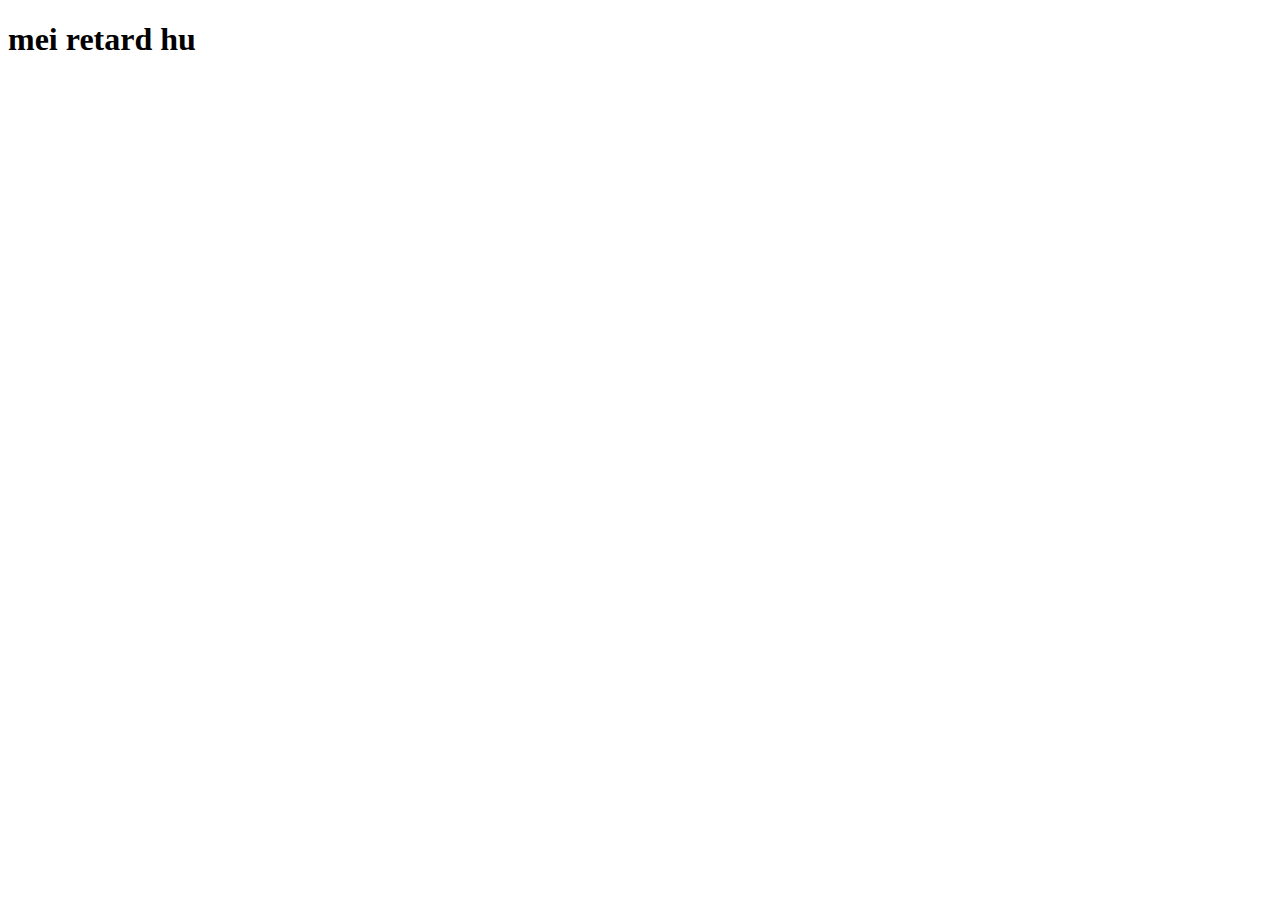
==== folder testing/index.html @ 9695d6e0 "new" ====
<!DOCTYPE html>
<html lang="en">
<head>
    <meta charset="UTF-8">
    <meta name="viewport" content="width=device-width, initial-scale=1.0">
    <title>Document</title>
</head>
<body>
    <h1>mei retard hu</h1>
</body>
</html>
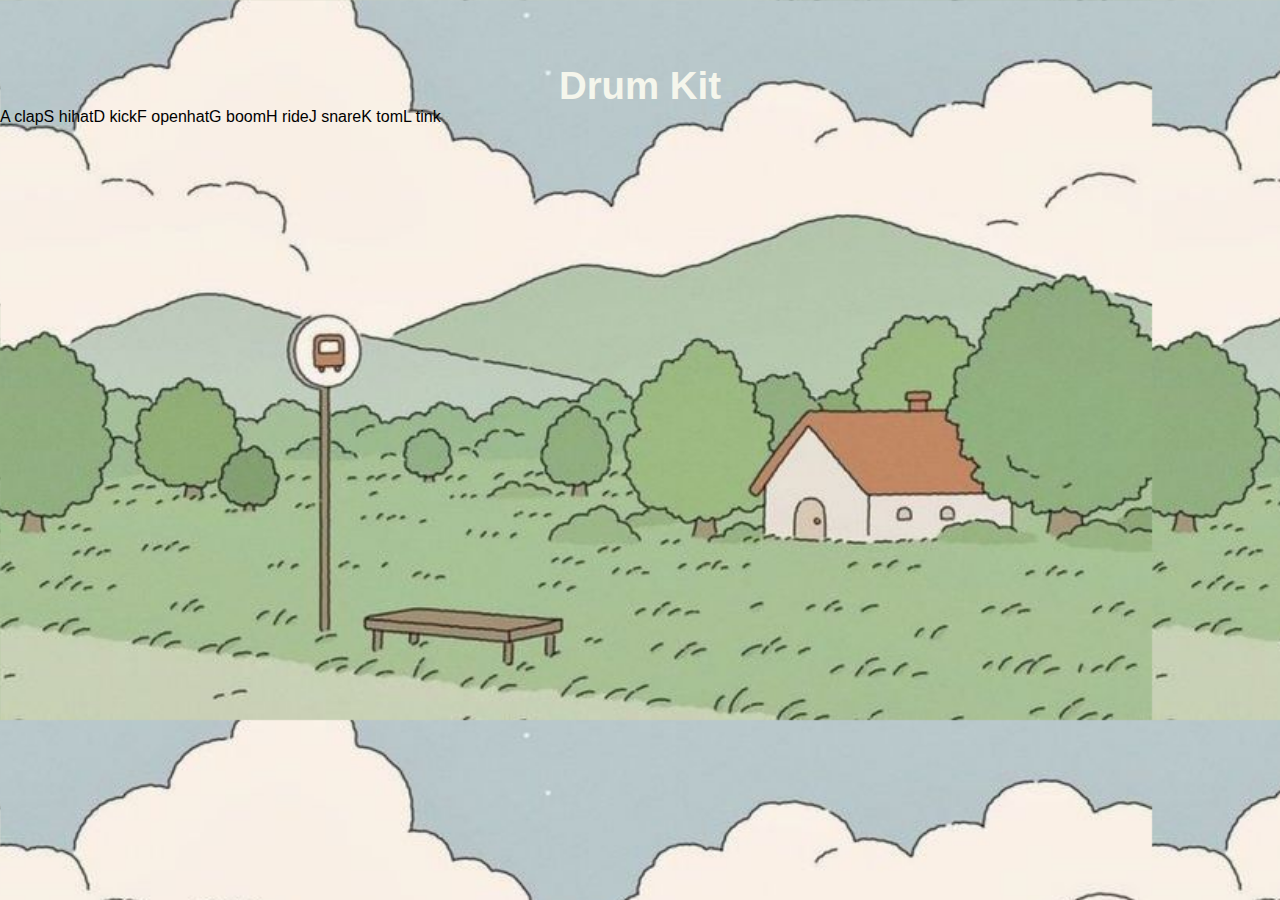
==== commit 18d4ffd1: "wip" ====
--- a/folder testing/index.html
+++ b/folder testing/index.html
@@ -4,8 +4,56 @@
     <meta charset="UTF-8">
     <meta name="viewport" content="width=device-width, initial-scale=1.0">
     <title>Document</title>
+    <link rel="stylesheet" href="./style.css">
+    <link rel="icon" href="./assets/favicon.png">
+        <link rel="icon" href="./assets/favicon.png">
 </head>
 <body>
-    <h1>mei retard hu</h1>
+    <h1>Drum Kit</h1>
+    <div class="keys">
+        <div data-key="65" class="A key">
+            <kbd>A</kbd>
+            <span class="sound">clap</span>
+       </div>
+       <div class="keys">
+        <div data-key="83" class="S key">
+            <kbd>S</kbd>
+            <span class="sound">hihat</span>
+       </div>
+       <div class="keys">
+        <div data-key="68" class="A key">
+            <kbd>D</kbd>
+            <span class="sound">kick</span>
+       </div>
+       <div class="keys">
+        <div data-key="70" class="A key">
+            <kbd>F</kbd>
+            <span class="sound">openhat</span>
+       </div>
+       <div class="keys">
+        <div data-key="71" class="A key">
+            <kbd>G</kbd>
+            <span class="sound">boom</span>
+       </div>
+       <div class="keys">
+        <div data-key="72" class="A key">
+            <kbd>H</kbd>
+            <span class="sound">ride</span>
+       </div>
+       <div class="keys">
+        <div data-key="74" class="A key">
+            <kbd>J</kbd>
+            <span class="sound">snare</span>
+       </div>
+       <div class="keys">
+        <div data-key="75" class="A key">
+            <kbd>K</kbd>
+            <span class="sound">tom</span>
+       </div>
+       <div class="keys">
+        <div data-key="76" class="A key">
+            <kbd>L</kbd>
+            <span class="sound">tink</span>
+       </div>
 </body>
 </html>--- a/folder testing/style.css
+++ b/folder testing/style.css
@@ -0,0 +1,25 @@
+*{
+    padding: 0;
+    box-sizing: border-box;
+    margin: 0;
+    font-family:Verdana, Geneva, Tahoma, sans-serif;
+}
+body,html{
+    height: 100%;
+    width: 100%;
+    background-color: blue;
+    background-image: url(./assets/3.jpg);
+    background-size: 90%;
+}
+h1{
+    padding-top: 5vw;
+display: flex;
+justify-content: center;
+color: #f5f6ec;
+font-size: 3vw;
+}
+
+.keys{
+display: flex;
+height: ;
+}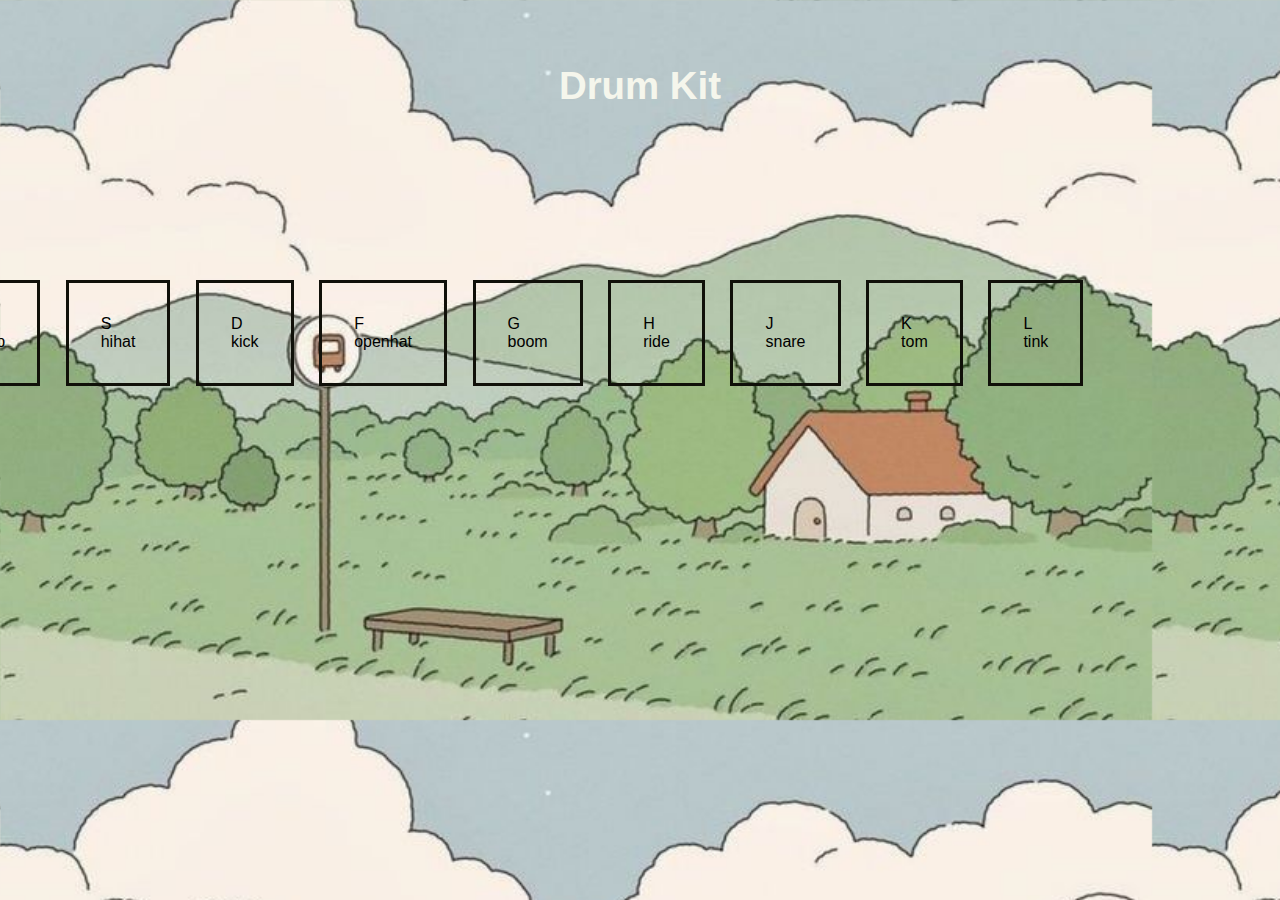
==== commit 65f55b92: "wip" ====
--- a/folder testing/index.html
+++ b/folder testing/index.html
@@ -15,45 +15,38 @@
             <kbd>A</kbd>
             <span class="sound">clap</span>
        </div>
-       <div class="keys">
         <div data-key="83" class="S key">
             <kbd>S</kbd>
             <span class="sound">hihat</span>
        </div>
-       <div class="keys">
         <div data-key="68" class="A key">
             <kbd>D</kbd>
             <span class="sound">kick</span>
        </div>
-       <div class="keys">
         <div data-key="70" class="A key">
             <kbd>F</kbd>
             <span class="sound">openhat</span>
        </div>
-       <div class="keys">
         <div data-key="71" class="A key">
             <kbd>G</kbd>
             <span class="sound">boom</span>
        </div>
-       <div class="keys">
         <div data-key="72" class="A key">
             <kbd>H</kbd>
             <span class="sound">ride</span>
        </div>
-       <div class="keys">
         <div data-key="74" class="A key">
             <kbd>J</kbd>
             <span class="sound">snare</span>
        </div>
-       <div class="keys">
         <div data-key="75" class="A key">
             <kbd>K</kbd>
             <span class="sound">tom</span>
        </div>
-       <div class="keys">
         <div data-key="76" class="A key">
             <kbd>L</kbd>
             <span class="sound">tink</span>
        </div>
+       </div>
 </body>
 </html>--- a/folder testing/style.css
+++ b/folder testing/style.css
@@ -21,5 +21,14 @@
 
 .keys{
 display: flex;
-height: ;
+height: 50%;
+width: 80%;
+justify-content: center;
+align-items: center;
+gap: 2vw;
+}
+
+.key{
+    border:#101009 solid;
+    padding: 2.5vw;
 }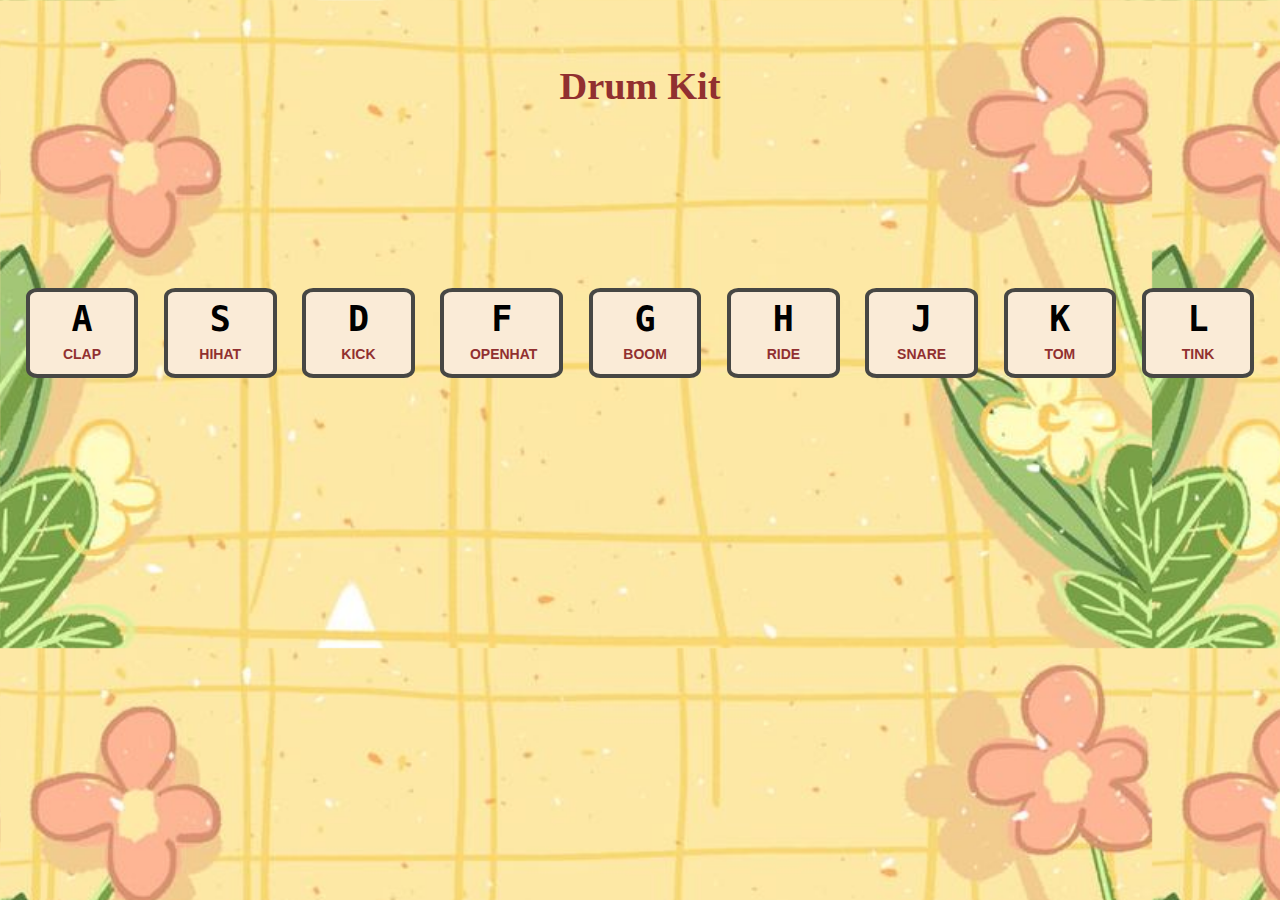
==== commit 3764a988: "wip" ====
--- a/folder testing/index.html
+++ b/folder testing/index.html
@@ -1,52 +1,65 @@
 <!DOCTYPE html>
 <html lang="en">
-<head>
-    <meta charset="UTF-8">
-    <meta name="viewport" content="width=device-width, initial-scale=1.0">
+  <head>
+    <meta charset="UTF-8" />
+    <meta name="viewport" content="width=device-width, initial-scale=1.0" />
     <title>Document</title>
-    <link rel="stylesheet" href="./style.css">
-    <link rel="icon" href="./assets/favicon.png">
-        <link rel="icon" href="./assets/favicon.png">
-</head>
-<body>
+    <link rel="stylesheet" href="./style.css" />
+    <link rel="icon" href="./assets/favicon.png" />
+    <link rel="icon" href="./assets/favicon.png" />
+  </head>
+  <body>
     <h1>Drum Kit</h1>
     <div class="keys">
-        <div data-key="65" class="A key">
-            <kbd>A</kbd>
-            <span class="sound">clap</span>
-       </div>
-        <div data-key="83" class="S key">
-            <kbd>S</kbd>
-            <span class="sound">hihat</span>
-       </div>
-        <div data-key="68" class="A key">
-            <kbd>D</kbd>
-            <span class="sound">kick</span>
-       </div>
-        <div data-key="70" class="A key">
-            <kbd>F</kbd>
-            <span class="sound">openhat</span>
-       </div>
-        <div data-key="71" class="A key">
-            <kbd>G</kbd>
-            <span class="sound">boom</span>
-       </div>
-        <div data-key="72" class="A key">
-            <kbd>H</kbd>
-            <span class="sound">ride</span>
-       </div>
-        <div data-key="74" class="A key">
-            <kbd>J</kbd>
-            <span class="sound">snare</span>
-       </div>
-        <div data-key="75" class="A key">
-            <kbd>K</kbd>
-            <span class="sound">tom</span>
-       </div>
-        <div data-key="76" class="A key">
-            <kbd>L</kbd>
-            <span class="sound">tink</span>
-       </div>
-       </div>
-</body>
-</html>+      <div data-key="65" class="A key">
+        <kbd>A</kbd>
+        <span class="sound">clap</span>
+      </div>
+
+      <div data-key="83" class="S key">
+        <kbd>S</kbd>
+        <span class="sound">hihat</span>
+      </div>
+      <div data-key="68" class="D key">
+        <kbd>D</kbd>
+        <span class="sound">kick</span>
+      </div>
+      <div data-key="70" class="F key">
+        <kbd>F</kbd>
+        <span class="sound">openhat</span>
+      </div>
+      <div data-key="71" class="G key">
+        <kbd>G</kbd>
+        <span class="sound">boom</span>
+      </div>
+      <div data-key="72" class="H key">
+        <kbd>H</kbd>
+        <span class="sound">ride</span>
+      </div>
+      <div data-key="74" class="J key">
+        <kbd>J</kbd>
+        <span class="sound">snare</span>
+      </div>
+      <div data-key="75" class="K key">
+        <kbd>K</kbd>
+        <span class="sound">tom</span>
+      </div>
+      <div data-key="76" class="L key">
+        <kbd>L</kbd>
+
+        <span class="sound">tink</span>
+      </div>
+    </div>
+    <audio data-key="65" src="./sounds/clap.wav"></audio>
+    <audio data-key="83" src="./sounds/hihat.wav"></audio>
+    <audio data-key="68" src="./sounds/kick.wav"></audio>
+    <audio data-key="70" src="./sounds/openhat.wav"></audio>
+    <audio data-key="71" src="./sounds/boom.wav"></audio>
+    <audio data-key="72" src="./sounds/ride.wav"></audio>
+    <audio data-key="74" src="./sounds/snare.wav"></audio>
+    <audio data-key="75" src="./sounds/tom.wav"></audio>
+    <audio data-key="76" src="./sounds/tink.wav"></audio>
+    
+    <script src="./script.js"></script>
+  </body> 
+</html>
--- a/folder testing/style.css
+++ b/folder testing/style.css
@@ -1,34 +1,59 @@
-*{
-    padding: 0;
-    box-sizing: border-box;
-    margin: 0;
-    font-family:Verdana, Geneva, Tahoma, sans-serif;
-}
-body,html{
-    height: 100%;
-    width: 100%;
-    background-color: blue;
-    background-image: url(./assets/3.jpg);
-    background-size: 90%;
-}
-h1{
-    padding-top: 5vw;
-display: flex;
-justify-content: center;
-color: #f5f6ec;
-font-size: 3vw;
+* {
+  padding: 0;
+  box-sizing: border-box;
+  margin: 0;
 }
 
-.keys{
-display: flex;
-height: 50%;
-width: 80%;
-justify-content: center;
-align-items: center;
-gap: 2vw;
+body,html {
+  height: 100%;
+  width: 100%;
+  background-color: blue;
+  background-image: url(./assets/Gambar\ Latar\ BelakangLatar\ Belakang\ Iklan\ Bunga\ Cantik\ Yang\,\ Latar\ Belakang\ Pengiklanan\,\ Latar\ Belakang\ Kuning\,\ Latar\ Belakang\ Kotak\ Kotak\ Latar\ belakang\ untuk\ Muat\ turun\ Percuma.jpg);
+  background-size: 90%;
 }
 
-.key{
-    border:#101009 solid;
-    padding: 2.5vw;
-}+h1 {
+  padding-top: 5vw;
+  display: flex;
+  justify-content: center;
+  color:rgb(145, 48, 48);
+  font-size: 3vw;
+}
+
+.keys {
+  display: flex;
+  justify-content: center;
+  align-items: center;
+  height: 50%;
+  gap: 2vw;
+  width: 100%;
+  padding-left: 2vw;
+  padding-right: 2vw;
+}
+
+.key {
+  border: #474744 solid 4px;
+  padding: 1vw 2vw;
+  width: 10%;
+  font-family:'Segoe UI', Tahoma, Geneva, Verdana, sans-serif;
+  border-radius: 10%;
+  text-align: center;
+  font-size: 35px;
+  line-height: 0.8;
+  background-color: antiquewhite;
+  font-weight: 700;
+  transition: all .07s ease;
+}
+
+span{
+    color:rgb(145, 48, 48);
+    font-weight: 300;
+    text-transform: uppercase;
+    font-size: 14px;
+    font-weight: 900;
+}
+
+kbd{
+    display: block;
+    cursor: pointer;
+}
